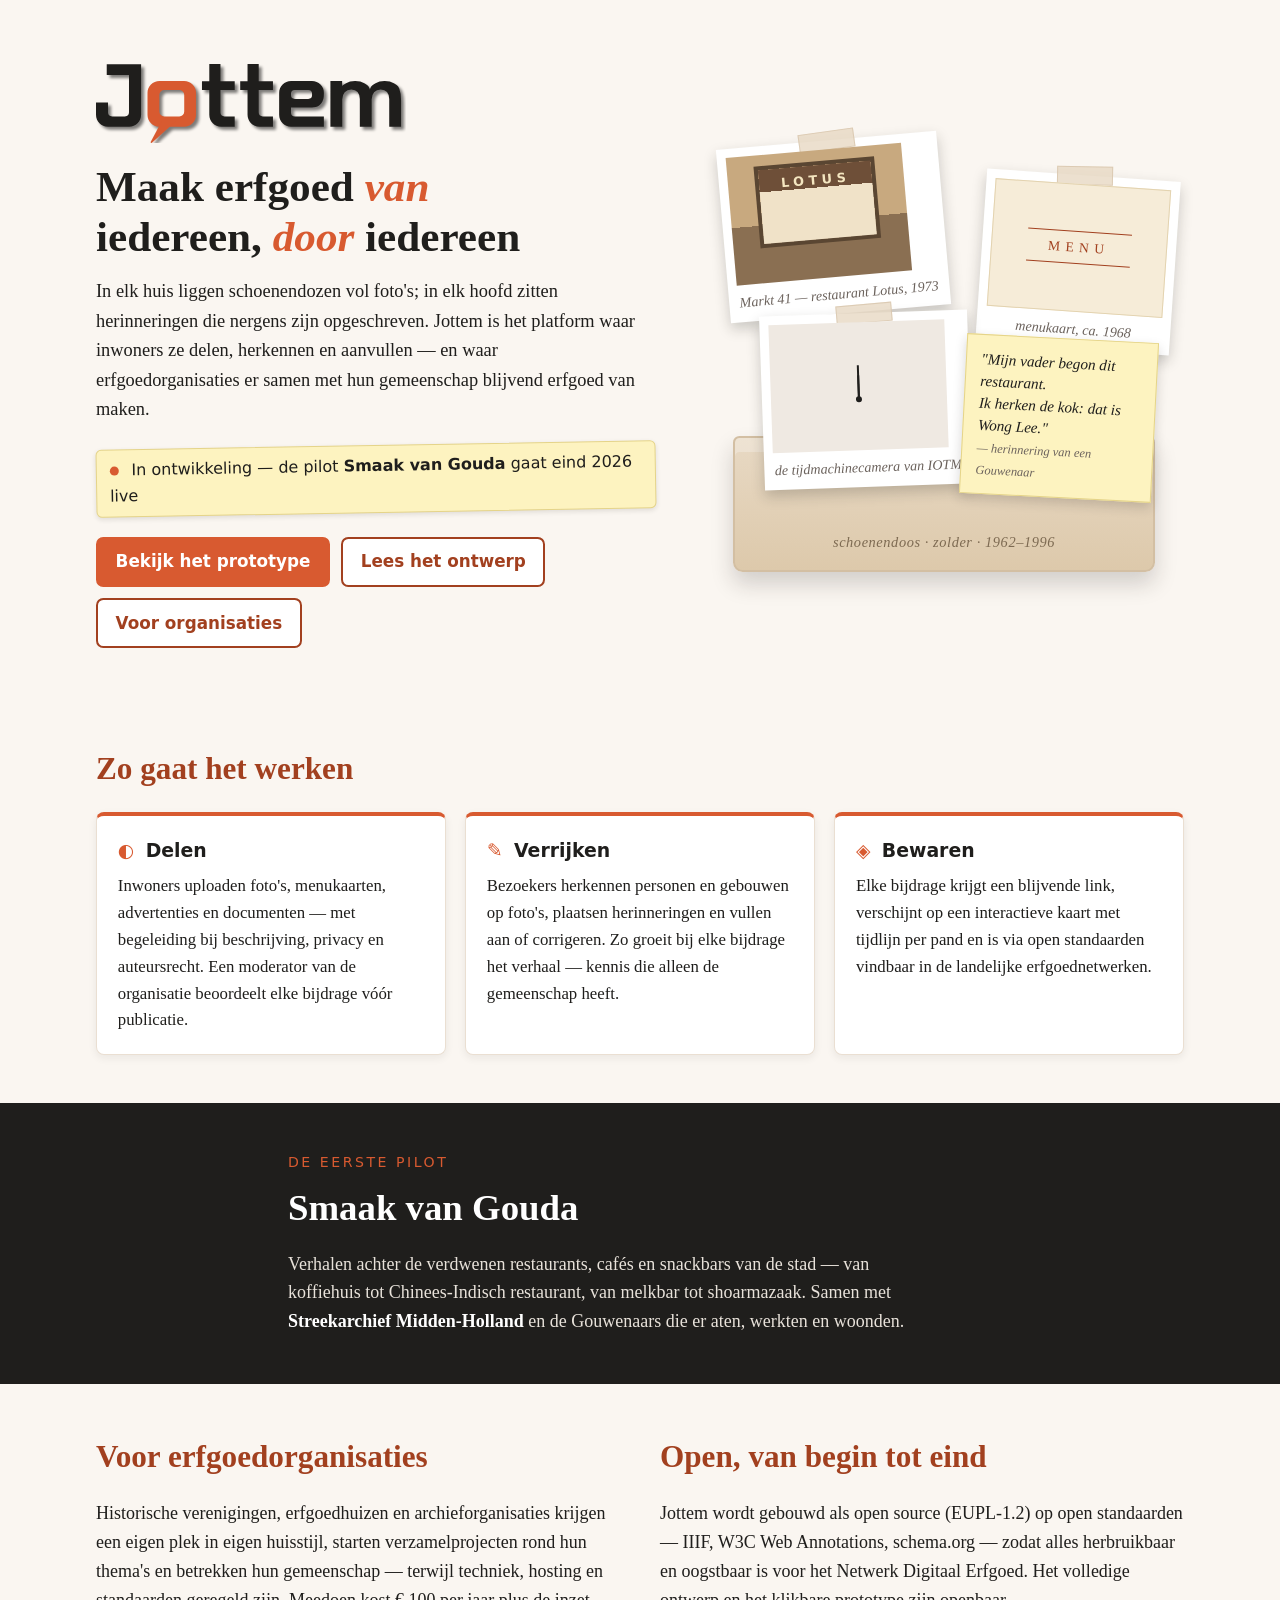
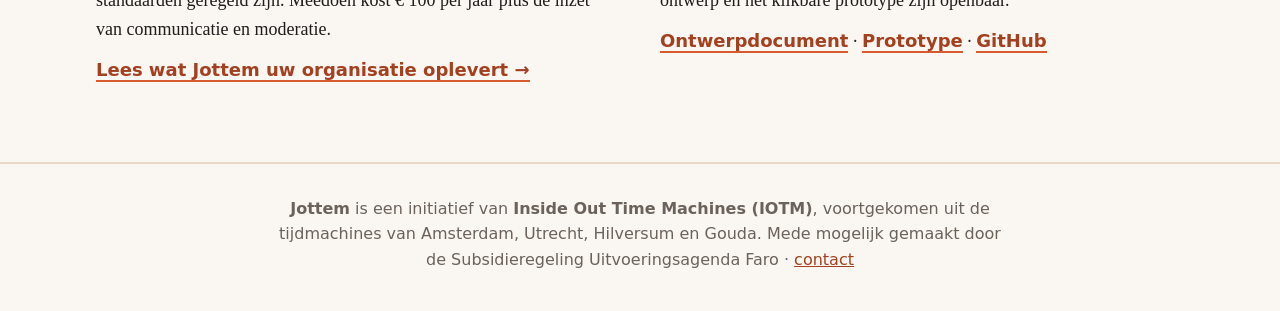
==== index.html @ 34e9095f "Nieuwe Jottem-homepage - Jottem-woordmerk in plaats van het iotm-logo; palet afgeleid van het   woor" ====
<!DOCTYPE html>
<html lang="nl">
<head>
    <meta charset="utf-8">
    <meta name="viewport" content="width=device-width, initial-scale=1">
    <title>Jottem</title>
    <meta name="description" content="Jottem is het participatieve erfgoedplatform van Inside Out Time Machines (IOTM): inwoners delen foto's, documenten en herinneringen binnen projecten van erfgoedorganisaties — te beginnen met de pilot Smaak van Gouda. In ontwikkeling, live eind 2026.">
    <link rel="stylesheet" href="assets/styles.css">
    <link rel="apple-touch-icon" sizes="180x180" href="assets/apple-touch-icon.png">
    <link rel="icon" type="image/png" sizes="32x32" href="assets/favicon-32x32.png">
    <link rel="icon" type="image/png" sizes="16x16" href="assets/favicon-16x16.png">
    <link rel="manifest" href="site.webmanifest">
</head>
<body>

<header class="hero">
    <div class="hero-tekst">
        <img class="woordmerk" src="assets/jottem-woordmerk.svg" alt="Jottem">
        <p class="tagline">Maak erfgoed <em>van</em> iedereen, <em>door</em> iedereen</p>
        <p class="intro">In elk huis liggen schoenendozen vol foto's; in elk hoofd zitten
        herinneringen die nergens zijn opgeschreven. Jottem is het platform waar inwoners ze
        delen, herkennen en aanvullen — en waar erfgoedorganisaties er samen met hun
        gemeenschap blijvend erfgoed van maken.</p>
        <p class="status"><span class="status-stip" aria-hidden="true"></span>
        In ontwikkeling — de pilot <strong>Smaak van Gouda</strong> gaat eind 2026 live</p>
        <nav class="knoppen" aria-label="Verder lezen">
            <a class="knop primair" href="https://prototype.iotm.nl/">Bekijk het prototype</a>
            <a class="knop" href="https://design.iotm.nl/">Lees het ontwerp</a>
            <a class="knop" href="https://design.iotm.nl/jottem-voor-organisaties.html">Voor organisaties</a>
        </nav>
    </div>

    <div class="doos" aria-hidden="true">
        <div class="polaroid p1">
            <div class="foto gevel"></div>
            <p class="label">Markt 41 — restaurant Lotus, 1973</p>
        </div>
        <div class="polaroid p2">
            <div class="foto menukaart"><span>MENU</span></div>
            <p class="label">menukaart, ca. 1968</p>
        </div>
        <div class="polaroid p3">
            <div class="foto"><img src="assets/camera.svg" alt=""><span class="klok"><span class="wijzer w1"></span><span class="wijzer w2"></span></span></div>
            <p class="label">de tijdmachine­camera van IOTM</p>
        </div>
        <div class="memo">"Mijn vader begon dit restaurant.<br>Ik herken de kok: dat is Wong Lee."<br><span>— herinnering van een Gouwenaar</span></div>
        <div class="karton"><span>schoenendoos · zolder · 1962–1996</span></div>
    </div>
</header>

<main>
    <section class="band">
        <h2>Zo gaat het werken</h2>
        <div class="kaarten">
            <article class="kaart">
                <h3><span class="nr" aria-hidden="true">◐</span> Delen</h3>
                <p>Inwoners uploaden foto's, menukaarten, advertenties en documenten — met
                begeleiding bij beschrijving, privacy en auteursrecht. Een moderator van de
                organisatie beoordeelt elke bijdrage vóór publicatie.</p>
            </article>
            <article class="kaart">
                <h3><span class="nr" aria-hidden="true">✎</span> Verrijken</h3>
                <p>Bezoekers herkennen personen en gebouwen op foto's, plaatsen herinneringen
                en vullen aan of corrigeren. Zo groeit bij elke bijdrage het verhaal —
                kennis die alleen de gemeenschap heeft.</p>
            </article>
            <article class="kaart">
                <h3><span class="nr" aria-hidden="true">◈</span> Bewaren</h3>
                <p>Elke bijdrage krijgt een blijvende link, verschijnt op een interactieve
                kaart met tijdlijn per pand en is via open standaarden vindbaar in de
                landelijke erfgoednetwerken.</p>
            </article>
        </div>
    </section>

    <section class="band pilot">
        <div class="pilot-inhoud">
            <p class="eyebrow">De eerste pilot</p>
            <h2>Smaak van Gouda</h2>
            <p>Verhalen achter de verdwenen restaurants, cafés en snackbars van de stad —
            van koffiehuis tot Chinees-Indisch restaurant, van melkbar tot shoarmazaak.
            Samen met <strong>Streekarchief Midden-Holland</strong> en de Gouwenaars die er
            aten, werkten en woonden.</p>
        </div>
    </section>

    <section class="band">
        <div class="twee-kolommen">
            <div>
                <h2>Voor erfgoedorganisaties</h2>
                <p>Historische verenigingen, erfgoedhuizen en archieforganisaties krijgen een
                eigen plek in eigen huisstijl, starten verzamelprojecten rond hun thema's en
                betrekken hun gemeenschap — terwijl techniek, hosting en standaarden geregeld
                zijn. Meedoen kost € 100 per jaar plus de inzet van communicatie en moderatie.</p>
                <p><a class="tekstlink" href="https://design.iotm.nl/jottem-voor-organisaties.html">Lees wat Jottem uw organisatie oplevert →</a></p>
            </div>
            <div>
                <h2>Open, van begin tot eind</h2>
                <p>Jottem wordt gebouwd als open source (EUPL-1.2) op open standaarden —
                IIIF, W3C Web Annotations, schema.org — zodat alles herbruikbaar en
                oogstbaar is voor het Netwerk Digitaal Erfgoed. Het volledige ontwerp en
                het klikbare prototype zijn openbaar.</p>
                <p><a class="tekstlink" href="https://design.iotm.nl/">Ontwerpdocument</a> ·
                   <a class="tekstlink" href="https://prototype.iotm.nl/">Prototype</a> ·
                   <a class="tekstlink" href="https://github.com/inside-out-time-machines">GitHub</a></p>
            </div>
        </div>
    </section>
</main>

<footer>
    <p><strong>Jottem</strong> is een initiatief van <strong>Inside Out Time Machines (IOTM)</strong>,
    voortgekomen uit de tijdmachines van Amsterdam, Utrecht, Hilversum en Gouda. Mede mogelijk gemaakt door de Subsidieregeling Uitvoeringsagenda Faro ·
    <a href="mailto:info@iotm.nl">contact</a></p>
</footer>

</body>
</html>
---- assets/styles.css ----
/* Jottem homepage — palet afgeleid van het woordmerk (oranje O #d85a30, inkt #1f1e1c) */
:root {
    --oranje: #d85a30;
    --roest: #a2401f;
    --inkt: #1f1e1c;
    --grijs: #6b625c;
    --papier: #faf6f1;
    --karton: #e8d9c4;
    --kartonrand: #d3bfa3;
    --wit: #ffffff;
    --geel: #fdf3c0;
    --serif: Georgia, 'Times New Roman', serif;
    --sans: 'Segoe UI', system-ui, Helvetica, Arial, sans-serif;
}

* { box-sizing: border-box; margin: 0; padding: 0; }

body {
    font-family: var(--serif);
    color: var(--inkt);
    background: var(--papier);
    line-height: 1.6;
    font-size: 1.125rem; /* 18px basis */
}

/* ---------- hero ---------- */
.hero {
    display: flex;
    flex-wrap: wrap;
    align-items: center;
    gap: 3rem;
    max-width: 72rem;
    margin: 0 auto;
    padding: 4rem 2rem 3rem;
}
.hero-tekst { flex: 1 1 24rem; max-width: 36rem; }
.woordmerk { width: min(310px, 70%); height: auto; display: block; margin-bottom: 1.2rem; }
.tagline {
    font-family: var(--serif);
    font-size: clamp(1.9rem, 4vw, 2.7rem);
    line-height: 1.15;
    font-weight: 700;
    text-wrap: balance;
    margin-bottom: 1rem;
}
.tagline em { color: var(--oranje); font-style: italic; }
.intro { font-size: 1.15rem; max-width: 34rem; margin-bottom: 1.3rem; }
.status {
    display: inline-block;
    font-family: var(--sans);
    font-size: 1rem;
    background: var(--geel);
    border: 1px solid #e5d489;
    padding: .45rem .9rem .45rem .8rem;
    border-radius: .35rem;
    transform: rotate(-1deg);
    box-shadow: 0 2px 5px rgba(31,30,28,.12);
    margin-bottom: 1.5rem;
}
.status-stip {
    display: inline-block; width: .6em; height: .6em; border-radius: 50%;
    background: var(--oranje); margin-right: .45em;
    animation: pols 2.4s ease-in-out infinite;
}
@keyframes pols { 0%,100% { opacity: 1; } 50% { opacity: .35; } }
.knoppen { display: flex; flex-wrap: wrap; gap: .7rem; }
.knop {
    font-family: var(--sans);
    font-weight: 600;
    font-size: 1.05rem;
    text-decoration: none;
    color: var(--roest);
    background: var(--wit);
    border: 2px solid var(--roest);
    border-radius: .45rem;
    padding: .6rem 1.1rem;
    transition: transform .15s ease, box-shadow .15s ease;
}
.knop:hover, .knop:focus-visible { transform: translateY(-2px); box-shadow: 0 4px 10px rgba(162,64,31,.25); }
.knop:focus-visible { outline: 3px solid var(--oranje); outline-offset: 2px; }
.knop.primair { background: var(--oranje); border-color: var(--oranje); color: var(--wit); }

/* ---------- de schoenendoos ---------- */
.doos {
    position: relative;
    flex: 1 1 20rem;
    min-height: 27rem;
    max-width: 30rem;
    margin: 0 auto;
}
.karton {
    position: absolute;
    bottom: 0; left: 6%;
    width: 88%; height: 8.5rem;
    background: linear-gradient(180deg, var(--karton), #ddc9ab);
    border: 2px solid var(--kartonrand);
    border-radius: .4rem .4rem .6rem .6rem;
    box-shadow: 0 12px 22px rgba(31,30,28,.18), inset 0 14px 0 rgba(255,255,255,.25);
}
.karton span {
    position: absolute; bottom: 1rem; left: 0; right: 0;
    text-align: center;
    font-family: var(--serif); font-style: italic;
    color: #7d6a52; font-size: .9rem; letter-spacing: .04em;
}
.polaroid {
    position: absolute;
    background: var(--wit);
    padding: .55rem .55rem 0;
    box-shadow: 0 6px 14px rgba(31,30,28,.22);
    transition: transform .2s ease;
}
.polaroid:hover { transform: scale(1.04) rotate(0deg) !important; z-index: 9; }
.polaroid .foto {
    width: 11rem; height: 8rem;
    position: relative; overflow: hidden;
    display: flex; align-items: center; justify-content: center;
}
.polaroid .label {
    font-family: var(--serif); font-style: italic;
    font-size: .88rem; color: var(--grijs);
    padding: .4rem .1rem .5rem; text-align: center;
}
.polaroid::before { /* plakband */
    content: "";
    position: absolute; top: -.55rem; left: 50%;
    width: 3.4rem; height: 1.05rem;
    margin-left: -1.7rem;
    background: rgba(232,217,196,.8);
    border: 1px solid rgba(211,191,163,.6);
    transform: rotate(-3deg);
}
.p1 { top: 0; left: 4%; transform: rotate(-5deg); z-index: 3; }
.p2 { top: 2.2rem; right: 2%; transform: rotate(4deg); z-index: 2; }
.p3 { top: 10.8rem; left: 12%; transform: rotate(-2deg); z-index: 4; }
.foto.gevel {
    background:
        linear-gradient(180deg, #c8a97f 0 55%, #8a6f52 55% 100%);
}
.foto.gevel::before {
    content: ""; position: absolute; inset: 12% 18% 30% 18%;
    background: linear-gradient(180deg, #6e4f38 0 30%, #f0e2c8 30% 100%);
    box-shadow: 0 0 0 4px #5a4632;
}
.foto.gevel::after {
    content: "LOTUS"; position: absolute; top: 16%; left: 0; right: 0;
    text-align: center; font-family: var(--sans); font-weight: 700;
    letter-spacing: .35em; color: #f4e6c0; font-size: .8rem;
}
.foto.menukaart { background: #f6ecd8; border: 1px solid #e3d3b0; }
.foto.menukaart span {
    font-family: var(--serif); letter-spacing: .4em; font-size: .85rem;
    color: var(--roest); border-top: 1px solid var(--roest); border-bottom: 1px solid var(--roest);
    padding: .3rem 0; width: 60%; text-align: center;
}
.p3 .foto { background: #efe9e2; }
.p3 .foto img { width: 92%; height: auto; }
.klok { /* vast middelpunt op de wijzerplaat; wijzers scharnieren hier omheen */
    position: absolute; left: 50%; top: 60%;
    width: 0; height: 0;
}
.klok::after { /* asje */
    content: ""; position: absolute; left: -3px; top: -3px;
    width: 6px; height: 6px; border-radius: 50%; background: var(--inkt);
}
.wijzer {
    position: absolute; left: -1px; bottom: 0;
    width: 2px; background: var(--inkt);
    transform-origin: 50% 100%;
}
.w1 { height: 1.5rem; animation: terugdraai 24s linear infinite; }
.w2 { height: 2.1rem; animation: terugdraai 4s linear infinite; }
/* de tijdmachine draait de tijd TERUG */
@keyframes terugdraai { to { transform: rotate(-360deg); } }
.memo {
    position: absolute;
    right: 6%; top: 12.4rem;
    width: 12rem;
    background: var(--geel);
    border: 1px solid #e5d489;
    padding: .8rem .9rem;
    font-family: var(--serif); font-style: italic;
    font-size: .95rem; line-height: 1.45;
    transform: rotate(3deg);
    box-shadow: 0 5px 12px rgba(31,30,28,.18);
    z-index: 5;
}
.memo span { color: var(--grijs); font-size: .78rem; }

/* ---------- banden ---------- */
.band { max-width: 72rem; margin: 0 auto; padding: 3rem 2rem; }
.band h2 {
    font-family: var(--serif);
    font-size: 1.95rem;
    color: var(--roest);
    margin-bottom: 1.1rem;
    text-wrap: balance;
}
.kaarten { display: grid; grid-template-columns: repeat(auto-fit, minmax(16rem, 1fr)); gap: 1.2rem; }
.kaart {
    background: var(--wit);
    border: 1px solid #eadfd2;
    border-top: 4px solid var(--oranje);
    border-radius: .5rem;
    padding: 1.2rem 1.3rem;
    box-shadow: 0 3px 8px rgba(31,30,28,.07);
}
.kaart h3 { font-family: var(--sans); font-size: 1.18rem; margin-bottom: .5rem; }
.kaart .nr { color: var(--oranje); margin-right: .3rem; }
.kaart p { font-size: 1.05rem; }

.pilot {
    max-width: none;
    background: var(--inkt);
    color: var(--papier);
}
.pilot-inhoud { max-width: 72rem; margin: 0 auto; padding: 0; max-width: 44rem; }
.pilot .eyebrow {
    font-family: var(--sans); text-transform: uppercase;
    letter-spacing: .18em; font-size: .88rem; color: var(--oranje);
    margin-bottom: .4rem;
}
.pilot h2 { color: var(--wit); font-size: 2.3rem; margin-bottom: .7rem; }
.pilot p { color: #e8e2da; max-width: 40rem; }
.pilot strong { color: var(--wit); }

.twee-kolommen { display: grid; grid-template-columns: repeat(auto-fit, minmax(19rem, 1fr)); gap: 2.5rem; }
.twee-kolommen p { margin-bottom: .8rem; max-width: 34rem; }
.tekstlink { color: var(--roest); font-family: var(--sans); font-weight: 600; text-decoration: none; border-bottom: 2px solid var(--oranje); }
.tekstlink:hover, .tekstlink:focus-visible { color: var(--oranje); }
.tekstlink:focus-visible { outline: 3px solid var(--oranje); outline-offset: 2px; }

footer {
    border-top: 2px solid var(--karton);
    margin-top: 1rem;
    padding: 2rem;
    text-align: center;
    font-family: var(--sans);
    font-size: 1rem;
    color: var(--grijs);
}
footer p { max-width: 46rem; margin: 0 auto .4rem; }
footer a { color: var(--roest); }

@media (max-width: 700px) {
    .hero { padding: 2.5rem 1.3rem 2rem; gap: 2.2rem; }
    .doos { min-height: 25rem; }
    .band { padding: 2.2rem 1.3rem; }
}
@media (prefers-reduced-motion: reduce) {
    .status-stip, .w1, .w2 { animation: none; }
    .knop, .polaroid { transition: none; }
}
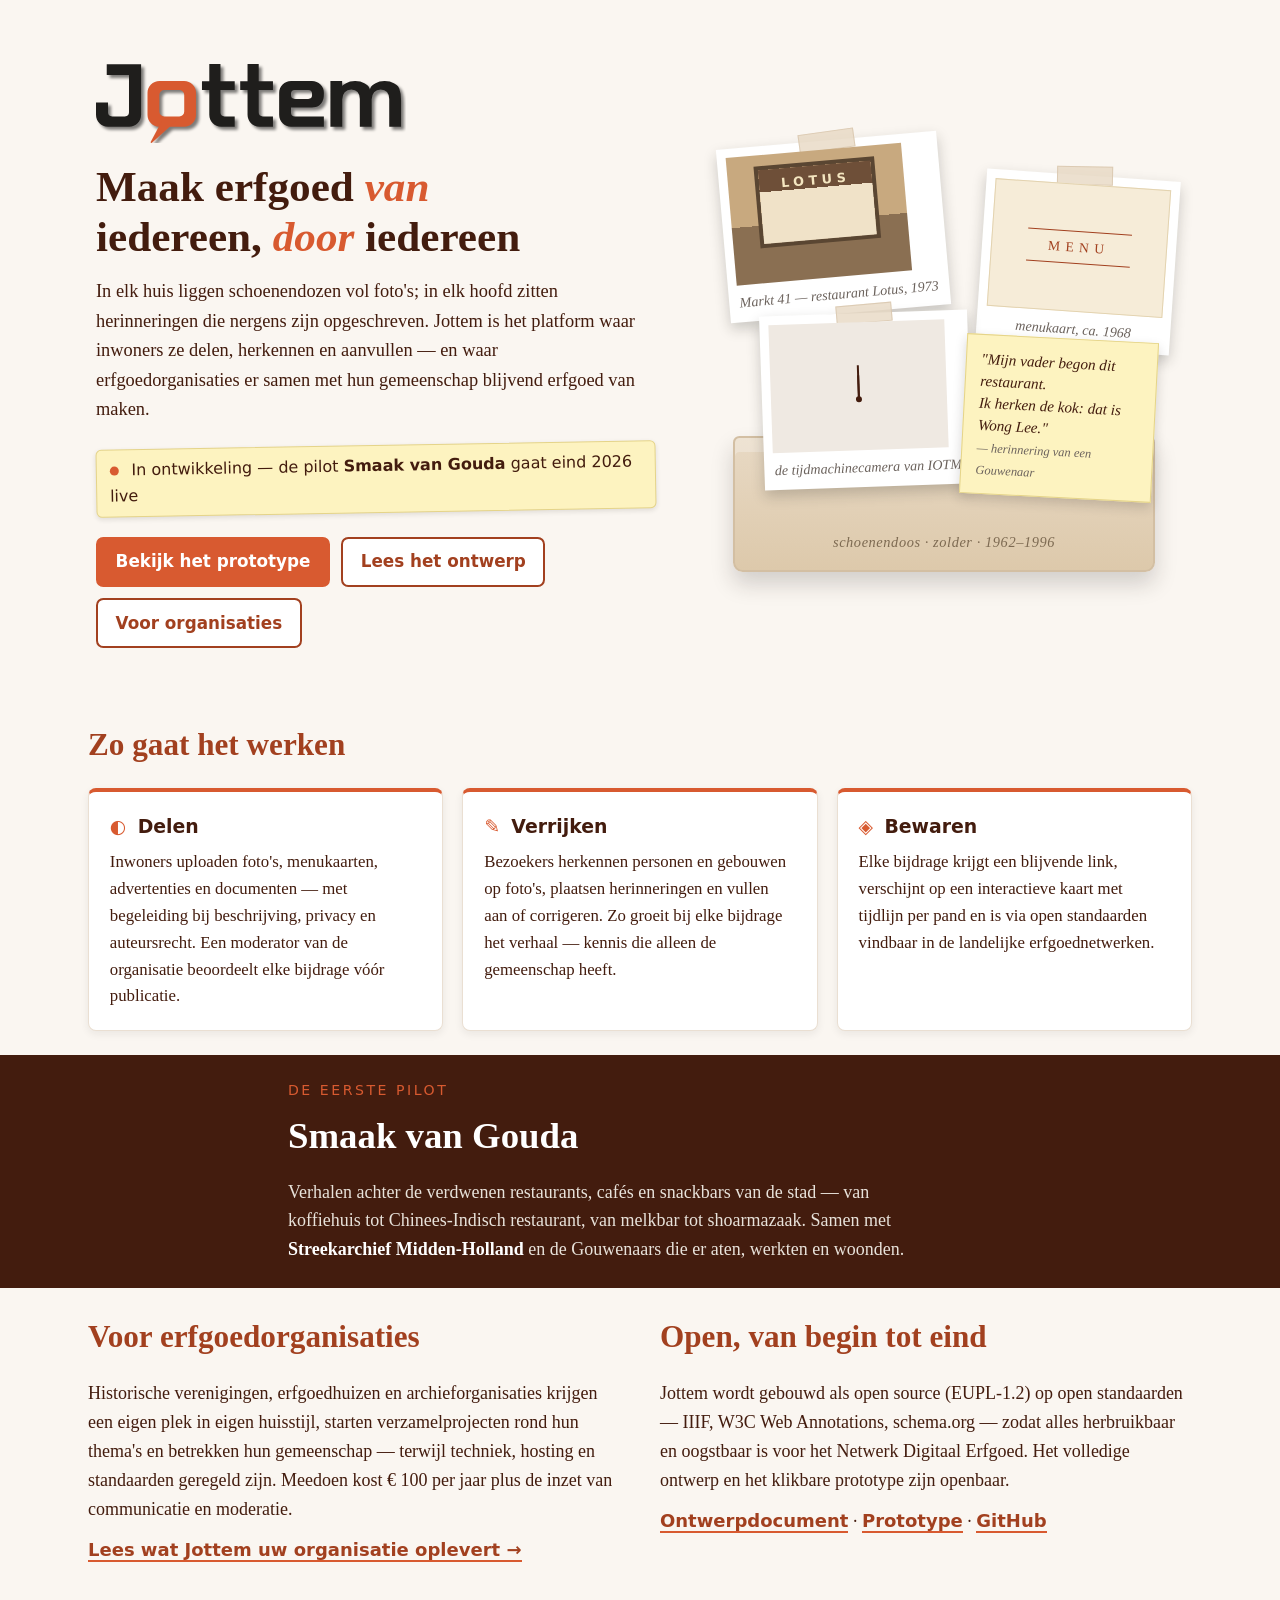
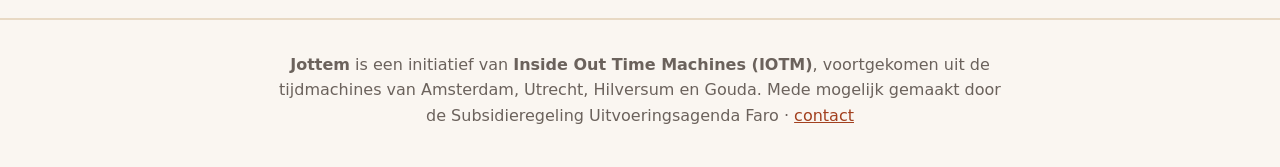
==== commit 928428a4: "Salespitch voor organisaties op www.iotm.nl in site-opmaak Pagina verhuisd vanuit de design-repo en " ====
--- a/index.html
+++ b/index.html
@@ -26,7 +26,7 @@
         <nav class="knoppen" aria-label="Verder lezen">
             <a class="knop primair" href="https://prototype.iotm.nl/">Bekijk het prototype</a>
             <a class="knop" href="https://design.iotm.nl/">Lees het ontwerp</a>
-            <a class="knop" href="https://design.iotm.nl/jottem-voor-organisaties.html">Voor organisaties</a>
+            <a class="knop" href="jottem-voor-organisaties.html">Voor organisaties</a>
         </nav>
     </div>
 
@@ -92,7 +92,7 @@
                 eigen plek in eigen huisstijl, starten verzamelprojecten rond hun thema's en
                 betrekken hun gemeenschap — terwijl techniek, hosting en standaarden geregeld
                 zijn. Meedoen kost € 100 per jaar plus de inzet van communicatie en moderatie.</p>
-                <p><a class="tekstlink" href="https://design.iotm.nl/jottem-voor-organisaties.html">Lees wat Jottem uw organisatie oplevert →</a></p>
+                <p><a class="tekstlink" href="jottem-voor-organisaties.html">Lees wat Jottem uw organisatie oplevert →</a></p>
             </div>
             <div>
                 <h2>Open, van begin tot eind</h2>
--- a/assets/styles.css
+++ b/assets/styles.css
@@ -2,7 +2,7 @@
 :root {
     --oranje: #d85a30;
     --roest: #a2401f;
-    --inkt: #1f1e1c;
+    --inkt: hsl(15, 65%, 16%);
     --grijs: #6b625c;
     --papier: #faf6f1;
     --karton: #e8d9c4;
@@ -188,7 +188,7 @@
 .memo span { color: var(--grijs); font-size: .78rem; }
 
 /* ---------- banden ---------- */
-.band { max-width: 72rem; margin: 0 auto; padding: 3rem 2rem; }
+.band { max-width: 72rem; margin: 0 auto; padding: 1.5rem; }
 .band h2 {
     font-family: var(--serif);
     font-size: 1.95rem;
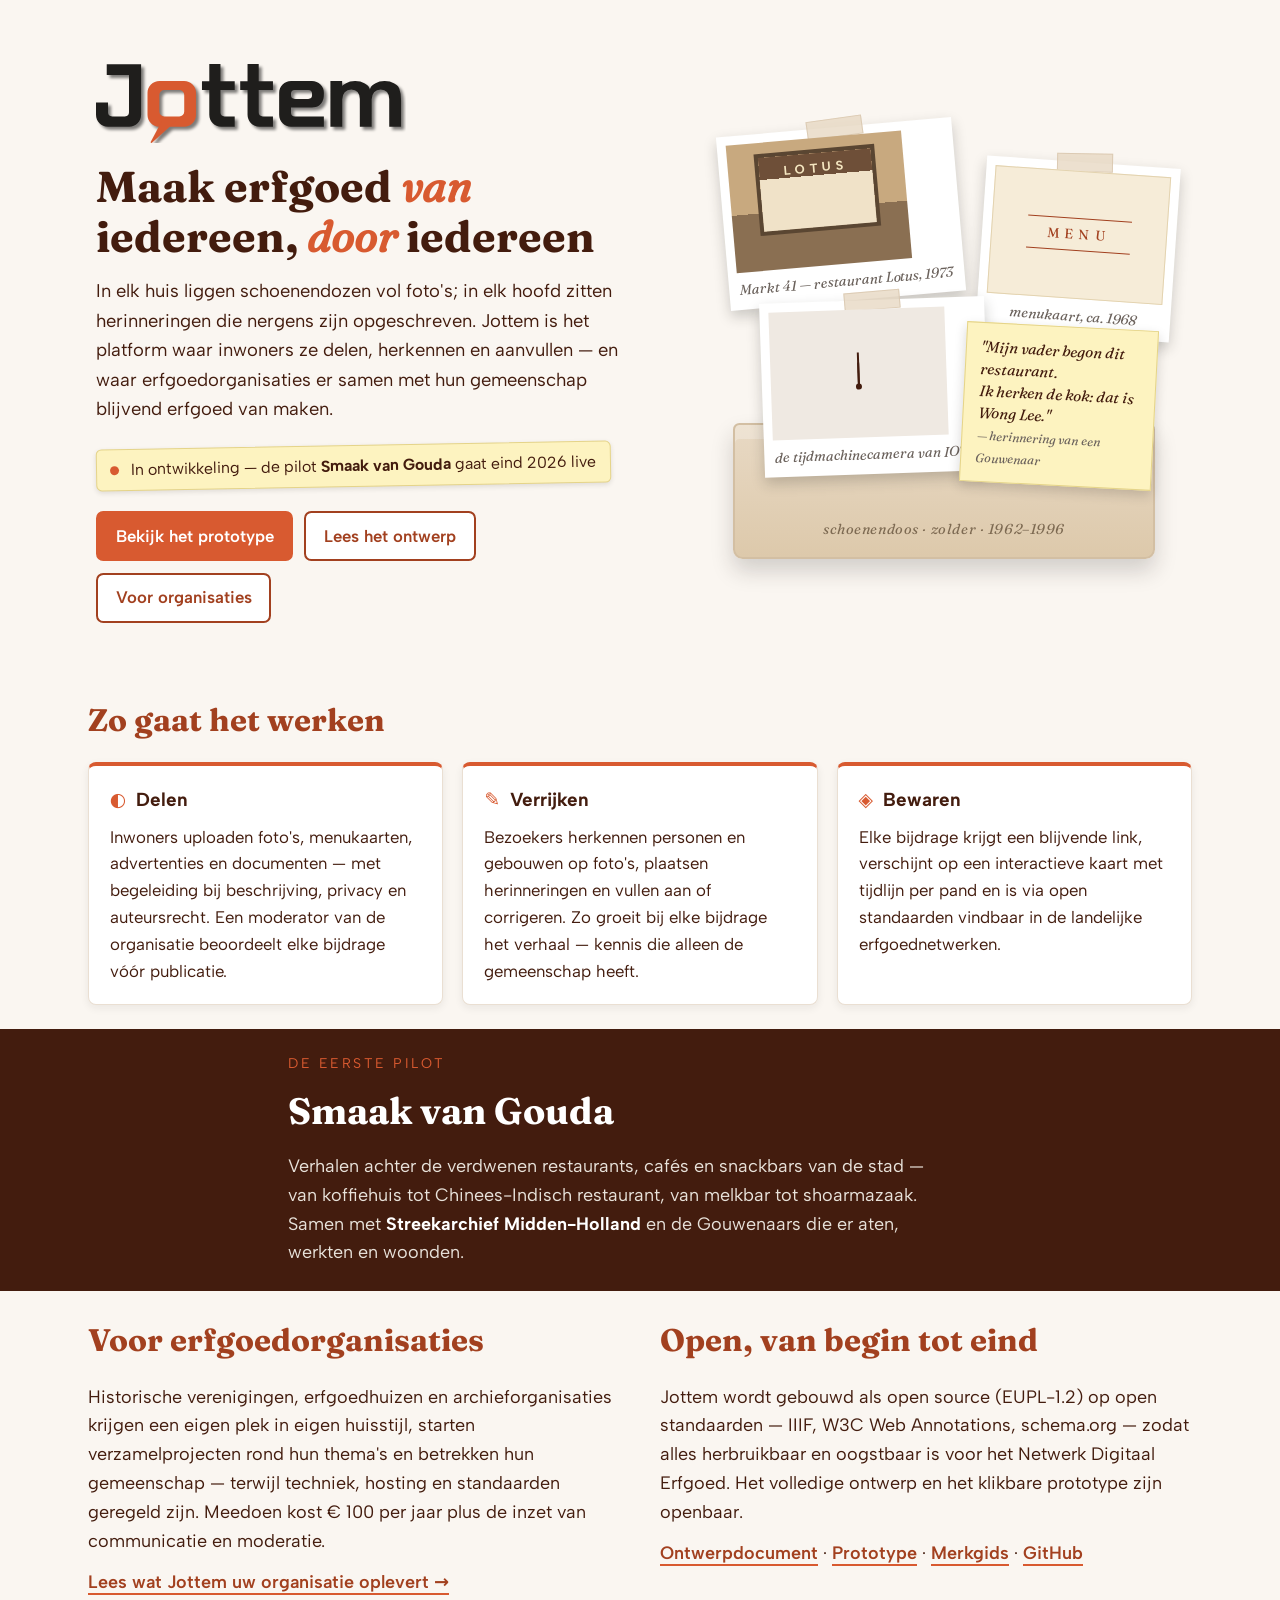
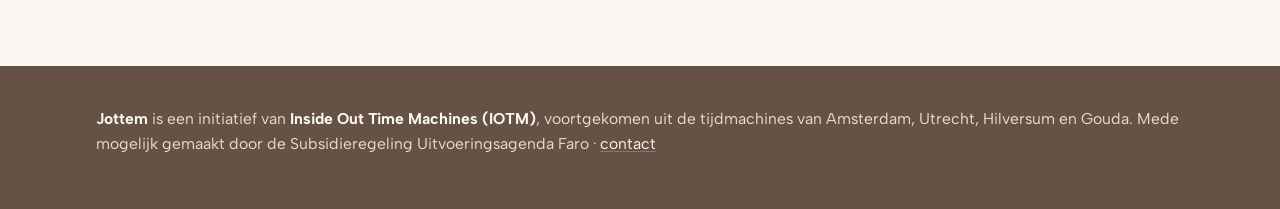
==== commit b31c8c08: "Huisstijlfonts Fraunces/Albert Sans lokaal, footer op --onderkant en link naar de merkgids" ====
--- a/index.html
+++ b/index.html
@@ -102,6 +102,7 @@
                 het klikbare prototype zijn openbaar.</p>
                 <p><a class="tekstlink" href="https://design.iotm.nl/">Ontwerpdocument</a> ·
                    <a class="tekstlink" href="https://prototype.iotm.nl/">Prototype</a> ·
+                   <a class="tekstlink" href="https://brand.iotm.nl/">Merkgids</a> ·
                    <a class="tekstlink" href="https://github.com/inside-out-time-machines">GitHub</a></p>
             </div>
         </div>
--- a/assets/styles.css
+++ b/assets/styles.css
@@ -1,4 +1,22 @@
-/* Jottem homepage — palet afgeleid van het woordmerk (oranje O #d85a30, inkt #1f1e1c) */
+/* Jottem homepage — palet afgeleid van het woordmerk (oranje O #d85a30, inkt #1f1e1c)
+   Huisstijl: zie https://brand.iotm.nl/ — fonts altijd lokaal, nooit via CDN */
+@font-face { font-family: 'Fraunces'; font-style: normal; font-weight: 400; font-display: swap;
+    src: url('fonts/fraunces-v38-latin-regular.woff2') format('woff2'); }
+@font-face { font-family: 'Fraunces'; font-style: italic; font-weight: 400; font-display: swap;
+    src: url('fonts/fraunces-v38-latin-italic.woff2') format('woff2'); }
+@font-face { font-family: 'Fraunces'; font-style: normal; font-weight: 600; font-display: swap;
+    src: url('fonts/fraunces-v38-latin-600.woff2') format('woff2'); }
+@font-face { font-family: 'Fraunces'; font-style: normal; font-weight: 700; font-display: swap;
+    src: url('fonts/fraunces-v38-latin-700.woff2') format('woff2'); }
+@font-face { font-family: 'Albert Sans'; font-style: normal; font-weight: 400; font-display: swap;
+    src: url('fonts/albert-sans-v4-latin-regular.woff2') format('woff2'); }
+@font-face { font-family: 'Albert Sans'; font-style: normal; font-weight: 500; font-display: swap;
+    src: url('fonts/albert-sans-v4-latin-500.woff2') format('woff2'); }
+@font-face { font-family: 'Albert Sans'; font-style: normal; font-weight: 600; font-display: swap;
+    src: url('fonts/albert-sans-v4-latin-600.woff2') format('woff2'); }
+@font-face { font-family: 'Albert Sans'; font-style: normal; font-weight: 700; font-display: swap;
+    src: url('fonts/albert-sans-v4-latin-700.woff2') format('woff2'); }
+
 :root {
     --oranje: #d85a30;
     --roest: #a2401f;
@@ -9,14 +27,15 @@
     --kartonrand: #d3bfa3;
     --wit: #ffffff;
     --geel: #fdf3c0;
-    --serif: Georgia, 'Times New Roman', serif;
-    --sans: 'Segoe UI', system-ui, Helvetica, Arial, sans-serif;
+    --onderkant: #665245; /* footer (merkgids) */
+    --serif: 'Fraunces', Georgia, 'Times New Roman', serif;          /* koppen, citaten, labels */
+    --sans: 'Albert Sans', 'Segoe UI', system-ui, Helvetica, Arial, sans-serif; /* lopende tekst en UI */
 }
 
 * { box-sizing: border-box; margin: 0; padding: 0; }
 
 body {
-    font-family: var(--serif);
+    font-family: var(--sans);
     color: var(--inkt);
     background: var(--papier);
     line-height: 1.6;
@@ -230,17 +249,19 @@
 .tekstlink:hover, .tekstlink:focus-visible { color: var(--oranje); }
 .tekstlink:focus-visible { outline: 3px solid var(--oranje); outline-offset: 2px; }
 
+/* footer conform de merkgids (brand.iotm.nl): inkt-vlak, papierwitte accenten */
 footer {
-    border-top: 2px solid var(--karton);
-    margin-top: 1rem;
-    padding: 2rem;
-    text-align: center;
-    font-family: var(--sans);
-    font-size: 1rem;
-    color: var(--grijs);
-}
-footer p { max-width: 46rem; margin: 0 auto .4rem; }
-footer a { color: var(--roest); }
+    background: var(--onderkant);
+    margin-top: 2rem;
+    padding: 2.5rem 2rem;
+    font-family: var(--sans);
+    font-size: .98rem;
+    color: #e8ddd2;
+}
+footer p { max-width: 68rem; margin: 0 auto .8rem; }
+footer strong { color: var(--papier); }
+footer a { color: var(--papier); text-decoration: underline; text-decoration-color: var(--oranje); text-underline-offset: 2px; }
+footer a:hover { color: var(--oranje); }
 
 @media (max-width: 700px) {
     .hero { padding: 2.5rem 1.3rem 2rem; gap: 2.2rem; }
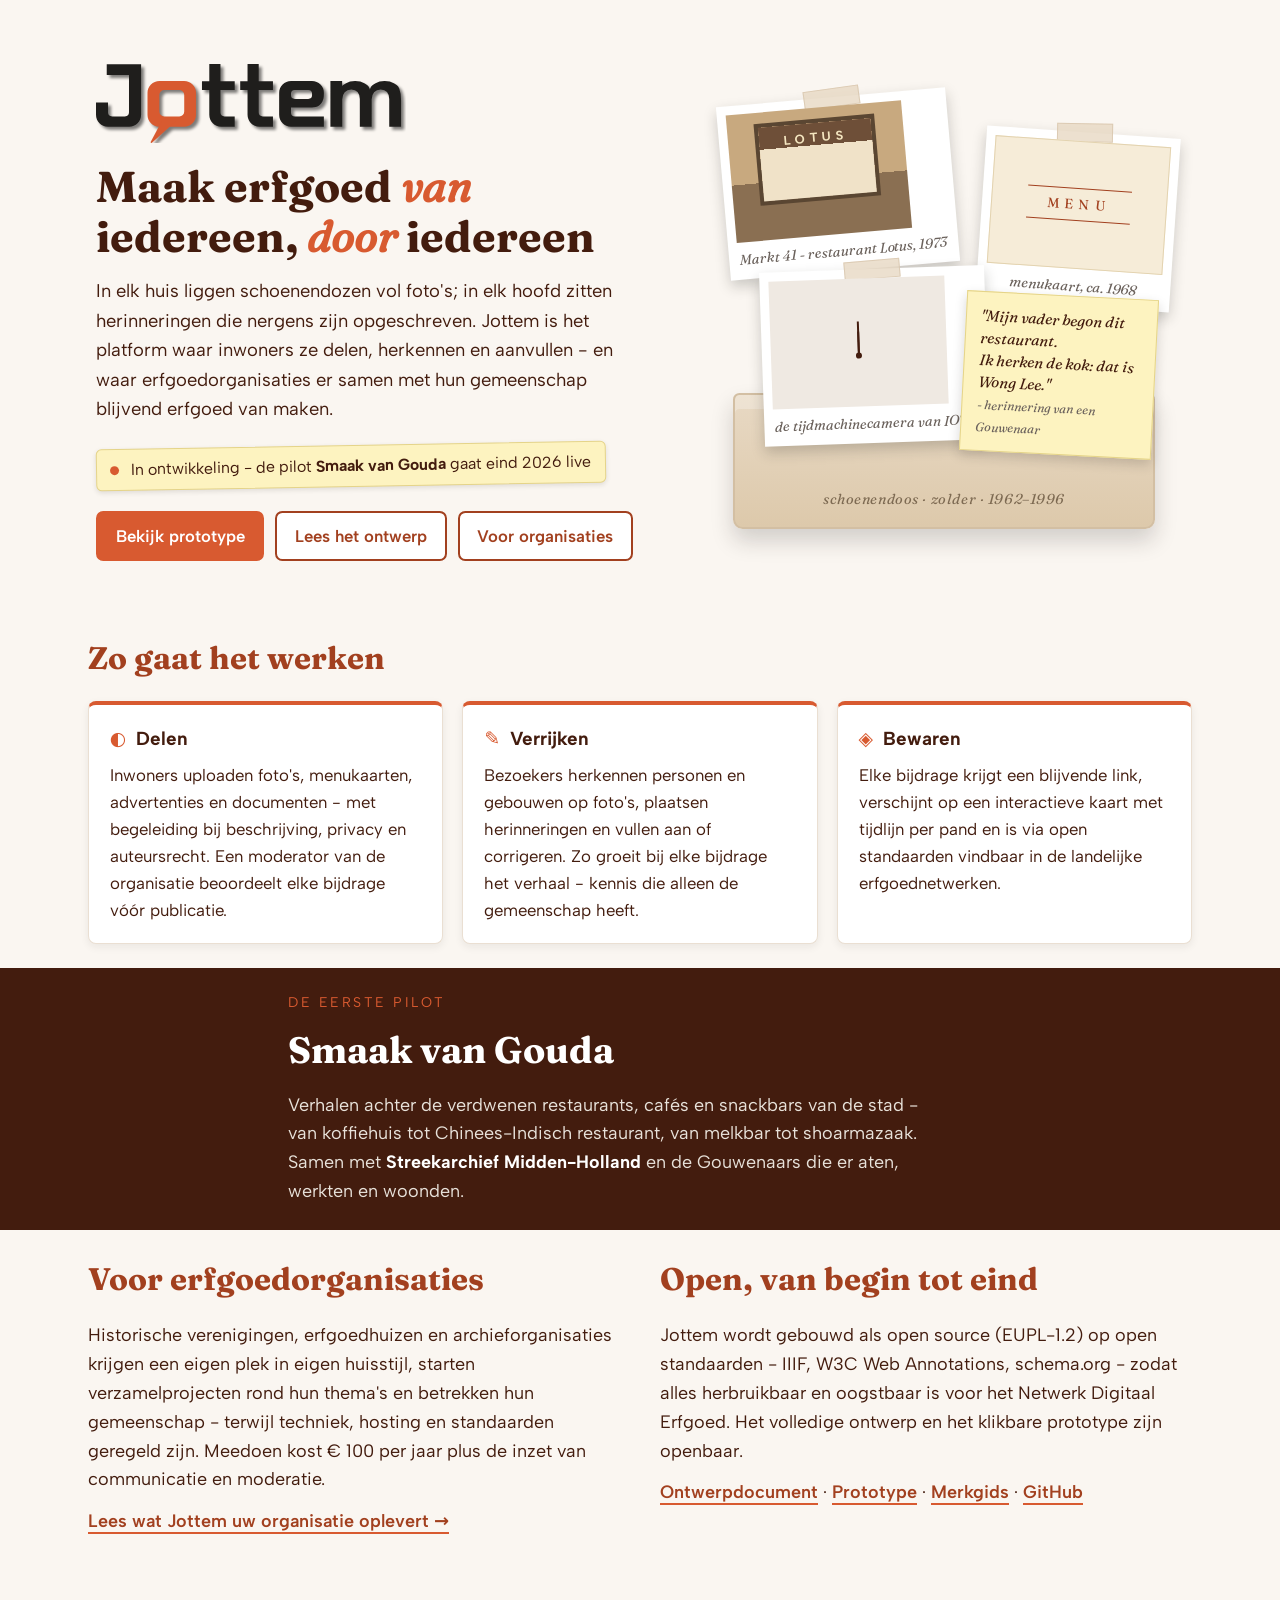
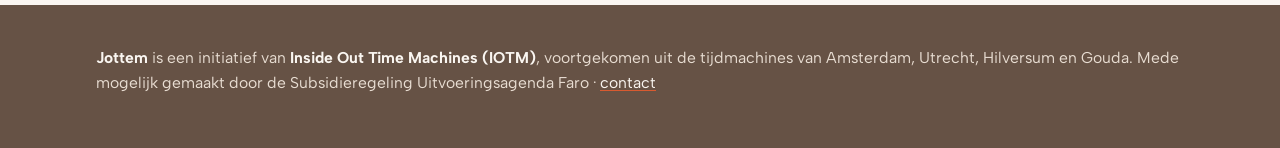
==== commit 15daef09: "Geen emdashes meer in de teksten" ====
--- a/index.html
+++ b/index.html
@@ -4,7 +4,7 @@
     <meta charset="utf-8">
     <meta name="viewport" content="width=device-width, initial-scale=1">
     <title>Jottem</title>
-    <meta name="description" content="Jottem is het participatieve erfgoedplatform van Inside Out Time Machines (IOTM): inwoners delen foto's, documenten en herinneringen binnen projecten van erfgoedorganisaties — te beginnen met de pilot Smaak van Gouda. In ontwikkeling, live eind 2026.">
+    <meta name="description" content="Jottem is het participatieve erfgoedplatform van Inside Out Time Machines (IOTM): inwoners delen foto's, documenten en herinneringen binnen projecten van erfgoedorganisaties - te beginnen met de pilot Smaak van Gouda. In ontwikkeling, live eind 2026.">
     <link rel="stylesheet" href="assets/styles.css">
     <link rel="apple-touch-icon" sizes="180x180" href="assets/apple-touch-icon.png">
     <link rel="icon" type="image/png" sizes="32x32" href="assets/favicon-32x32.png">
@@ -19,12 +19,12 @@
         <p class="tagline">Maak erfgoed <em>van</em> iedereen, <em>door</em> iedereen</p>
         <p class="intro">In elk huis liggen schoenendozen vol foto's; in elk hoofd zitten
         herinneringen die nergens zijn opgeschreven. Jottem is het platform waar inwoners ze
-        delen, herkennen en aanvullen — en waar erfgoedorganisaties er samen met hun
+        delen, herkennen en aanvullen - en waar erfgoedorganisaties er samen met hun
         gemeenschap blijvend erfgoed van maken.</p>
         <p class="status"><span class="status-stip" aria-hidden="true"></span>
-        In ontwikkeling — de pilot <strong>Smaak van Gouda</strong> gaat eind 2026 live</p>
+        In ontwikkeling - de pilot <strong>Smaak van Gouda</strong> gaat eind 2026 live</p>
         <nav class="knoppen" aria-label="Verder lezen">
-            <a class="knop primair" href="https://prototype.iotm.nl/">Bekijk het prototype</a>
+            <a class="knop primair" href="https://prototype.iotm.nl/">Bekijk prototype</a>
             <a class="knop" href="https://design.iotm.nl/">Lees het ontwerp</a>
             <a class="knop" href="jottem-voor-organisaties.html">Voor organisaties</a>
         </nav>
@@ -33,7 +33,7 @@
     <div class="doos" aria-hidden="true">
         <div class="polaroid p1">
             <div class="foto gevel"></div>
-            <p class="label">Markt 41 — restaurant Lotus, 1973</p>
+            <p class="label">Markt 41 - restaurant Lotus, 1973</p>
         </div>
         <div class="polaroid p2">
             <div class="foto menukaart"><span>MENU</span></div>
@@ -43,7 +43,7 @@
             <div class="foto"><img src="assets/camera.svg" alt=""><span class="klok"><span class="wijzer w1"></span><span class="wijzer w2"></span></span></div>
             <p class="label">de tijdmachine­camera van IOTM</p>
         </div>
-        <div class="memo">"Mijn vader begon dit restaurant.<br>Ik herken de kok: dat is Wong Lee."<br><span>— herinnering van een Gouwenaar</span></div>
+        <div class="memo">"Mijn vader begon dit restaurant.<br>Ik herken de kok: dat is Wong Lee."<br><span>- herinnering van een Gouwenaar</span></div>
         <div class="karton"><span>schoenendoos · zolder · 1962–1996</span></div>
     </div>
 </header>
@@ -54,14 +54,14 @@
         <div class="kaarten">
             <article class="kaart">
                 <h3><span class="nr" aria-hidden="true">◐</span> Delen</h3>
-                <p>Inwoners uploaden foto's, menukaarten, advertenties en documenten — met
+                <p>Inwoners uploaden foto's, menukaarten, advertenties en documenten - met
                 begeleiding bij beschrijving, privacy en auteursrecht. Een moderator van de
                 organisatie beoordeelt elke bijdrage vóór publicatie.</p>
             </article>
             <article class="kaart">
                 <h3><span class="nr" aria-hidden="true">✎</span> Verrijken</h3>
                 <p>Bezoekers herkennen personen en gebouwen op foto's, plaatsen herinneringen
-                en vullen aan of corrigeren. Zo groeit bij elke bijdrage het verhaal —
+                en vullen aan of corrigeren. Zo groeit bij elke bijdrage het verhaal -
                 kennis die alleen de gemeenschap heeft.</p>
             </article>
             <article class="kaart">
@@ -77,7 +77,7 @@
         <div class="pilot-inhoud">
             <p class="eyebrow">De eerste pilot</p>
             <h2>Smaak van Gouda</h2>
-            <p>Verhalen achter de verdwenen restaurants, cafés en snackbars van de stad —
+            <p>Verhalen achter de verdwenen restaurants, cafés en snackbars van de stad -
             van koffiehuis tot Chinees-Indisch restaurant, van melkbar tot shoarmazaak.
             Samen met <strong>Streekarchief Midden-Holland</strong> en de Gouwenaars die er
             aten, werkten en woonden.</p>
@@ -90,14 +90,14 @@
                 <h2>Voor erfgoedorganisaties</h2>
                 <p>Historische verenigingen, erfgoedhuizen en archieforganisaties krijgen een
                 eigen plek in eigen huisstijl, starten verzamelprojecten rond hun thema's en
-                betrekken hun gemeenschap — terwijl techniek, hosting en standaarden geregeld
+                betrekken hun gemeenschap - terwijl techniek, hosting en standaarden geregeld
                 zijn. Meedoen kost € 100 per jaar plus de inzet van communicatie en moderatie.</p>
                 <p><a class="tekstlink" href="jottem-voor-organisaties.html">Lees wat Jottem uw organisatie oplevert →</a></p>
             </div>
             <div>
                 <h2>Open, van begin tot eind</h2>
-                <p>Jottem wordt gebouwd als open source (EUPL-1.2) op open standaarden —
-                IIIF, W3C Web Annotations, schema.org — zodat alles herbruikbaar en
+                <p>Jottem wordt gebouwd als open source (EUPL-1.2) op open standaarden -
+                IIIF, W3C Web Annotations, schema.org - zodat alles herbruikbaar en
                 oogstbaar is voor het Netwerk Digitaal Erfgoed. Het volledige ontwerp en
                 het klikbare prototype zijn openbaar.</p>
                 <p><a class="tekstlink" href="https://design.iotm.nl/">Ontwerpdocument</a> ·
--- a/assets/styles.css
+++ b/assets/styles.css
@@ -1,5 +1,5 @@
-/* Jottem homepage — palet afgeleid van het woordmerk (oranje O #d85a30, inkt #1f1e1c)
-   Huisstijl: zie https://brand.iotm.nl/ — fonts altijd lokaal, nooit via CDN */
+/* Jottem homepage - palet afgeleid van het woordmerk (oranje O #d85a30, inkt #1f1e1c)
+   Huisstijl: zie https://brand.iotm.nl/ - fonts altijd lokaal, nooit via CDN */
 @font-face { font-family: 'Fraunces'; font-style: normal; font-weight: 400; font-display: swap;
     src: url('fonts/fraunces-v38-latin-regular.woff2') format('woff2'); }
 @font-face { font-family: 'Fraunces'; font-style: italic; font-weight: 400; font-display: swap;
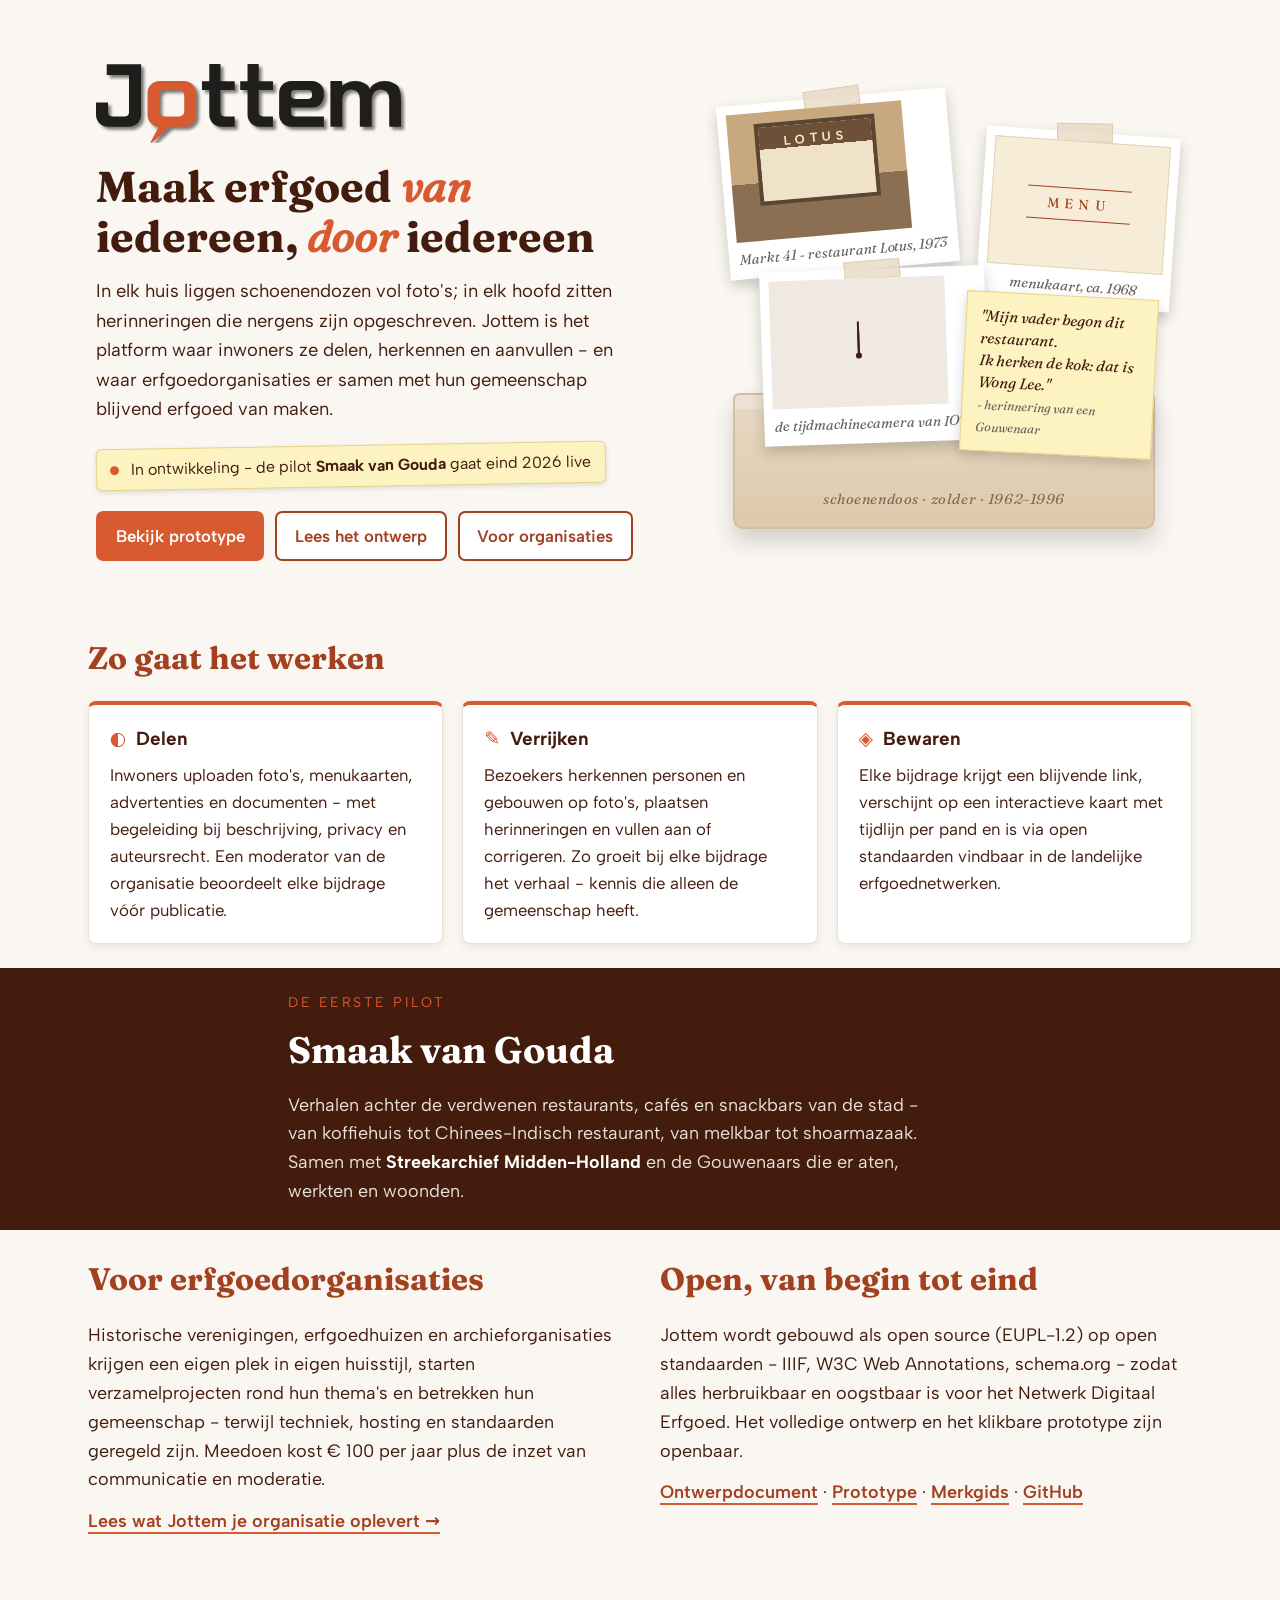
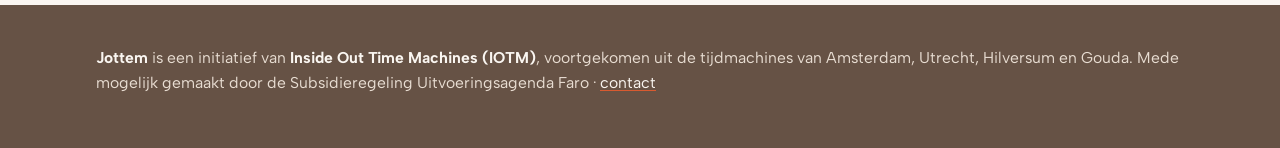
==== commit 7ed29ced: "Tutoyeren in de teksten, conform de tone-of-voice uit de merkgids" ====
--- a/index.html
+++ b/index.html
@@ -92,7 +92,7 @@
                 eigen plek in eigen huisstijl, starten verzamelprojecten rond hun thema's en
                 betrekken hun gemeenschap - terwijl techniek, hosting en standaarden geregeld
                 zijn. Meedoen kost € 100 per jaar plus de inzet van communicatie en moderatie.</p>
-                <p><a class="tekstlink" href="jottem-voor-organisaties.html">Lees wat Jottem uw organisatie oplevert →</a></p>
+                <p><a class="tekstlink" href="jottem-voor-organisaties.html">Lees wat Jottem je organisatie oplevert →</a></p>
             </div>
             <div>
                 <h2>Open, van begin tot eind</h2>
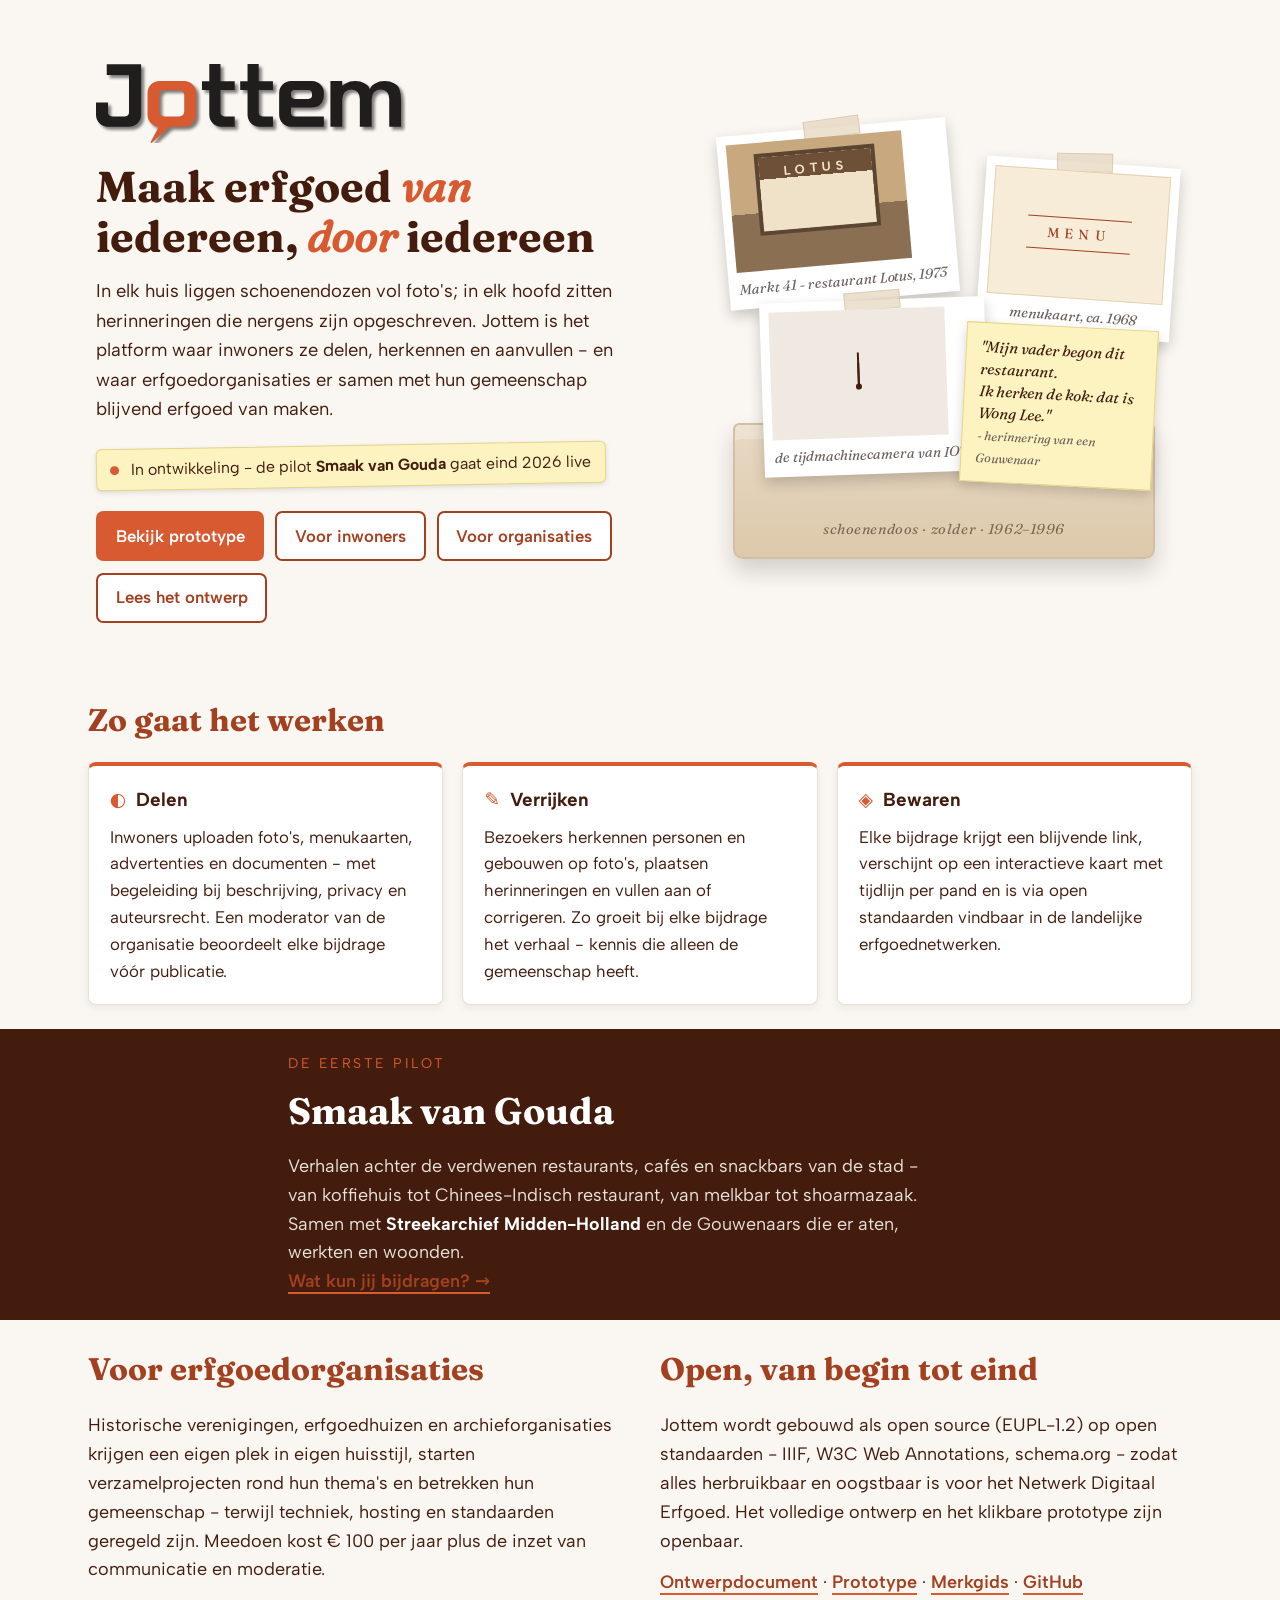
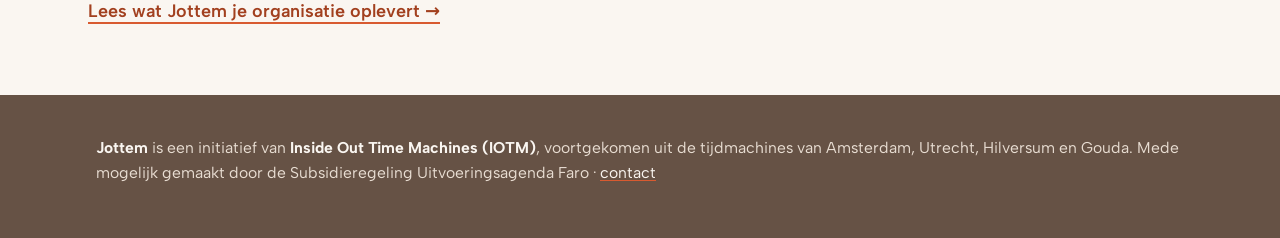
==== commit 14f3a2d0: "Wervende pagina voor inwoners: waarom-meehelpen.html De site sprak alleen erfgoedorganisaties aan. D" ====
--- a/index.html
+++ b/index.html
@@ -9,7 +9,7 @@
     <link rel="apple-touch-icon" sizes="180x180" href="assets/apple-touch-icon.png">
     <link rel="icon" type="image/png" sizes="32x32" href="assets/favicon-32x32.png">
     <link rel="icon" type="image/png" sizes="16x16" href="assets/favicon-16x16.png">
-    <link rel="manifest" href="site.webmanifest">
+    <link rel="manifest" href="assets/site.webmanifest">
 </head>
 <body>
 
@@ -25,8 +25,9 @@
         In ontwikkeling - de pilot <strong>Smaak van Gouda</strong> gaat eind 2026 live</p>
         <nav class="knoppen" aria-label="Verder lezen">
             <a class="knop primair" href="https://prototype.iotm.nl/">Bekijk prototype</a>
+            <a class="knop" href="waarom-meehelpen.html">Voor inwoners</a>
+            <a class="knop" href="jottem-voor-organisaties.html">Voor organisaties</a>
             <a class="knop" href="https://design.iotm.nl/">Lees het ontwerp</a>
-            <a class="knop" href="jottem-voor-organisaties.html">Voor organisaties</a>
         </nav>
     </div>
 
@@ -81,6 +82,7 @@
             van koffiehuis tot Chinees-Indisch restaurant, van melkbar tot shoarmazaak.
             Samen met <strong>Streekarchief Midden-Holland</strong> en de Gouwenaars die er
             aten, werkten en woonden.</p>
+            <p><a class="tekstlink" href="waarom-meehelpen.html">Wat kun jij bijdragen? →</a></p>
         </div>
     </section>
 
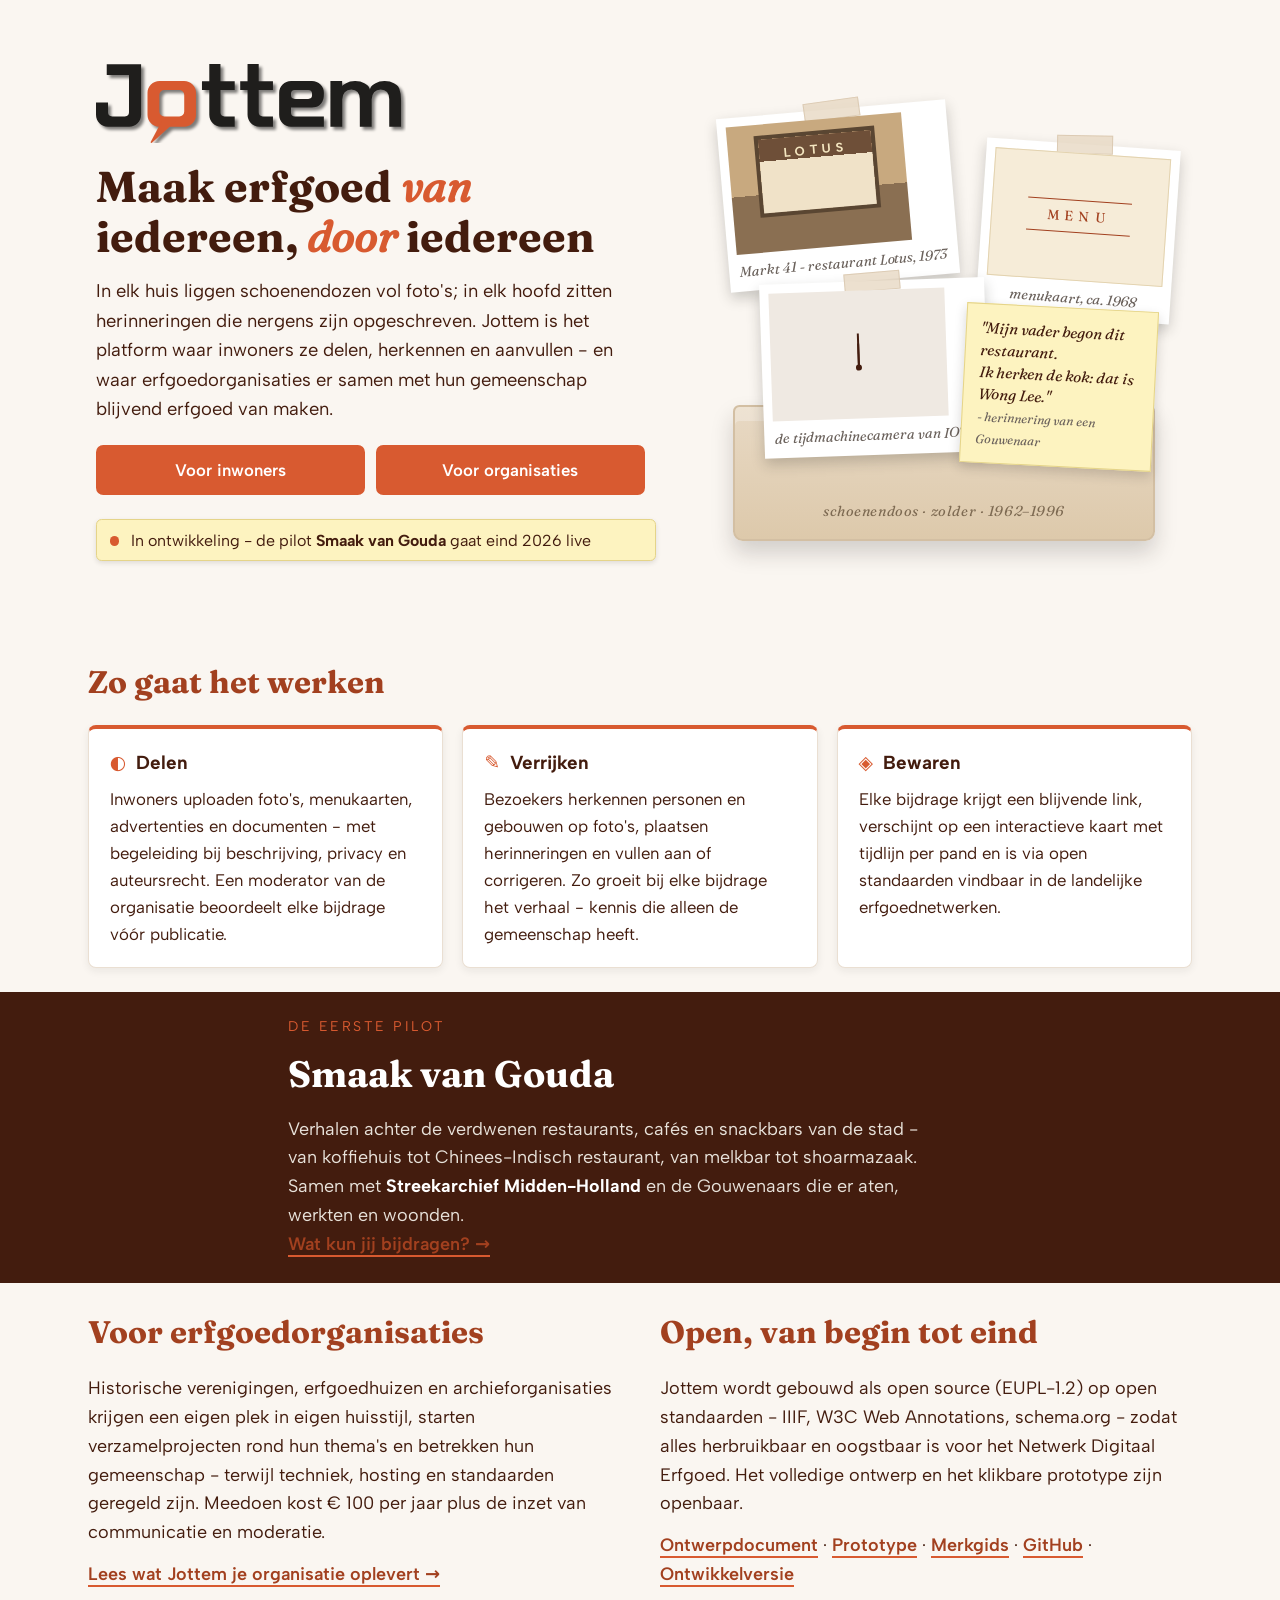
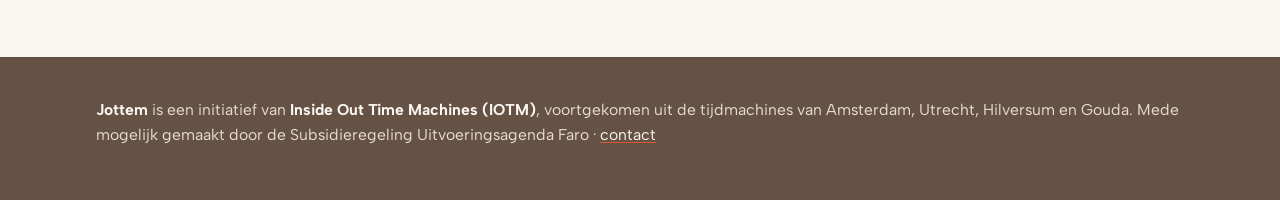
==== commit b3ea3ab8: "Hero met twee gelijkwaardige knoppen, memo eronder De hero wees eerder vier kanten op; nu staan de t" ====
--- a/index.html
+++ b/index.html
@@ -21,14 +21,14 @@
         herinneringen die nergens zijn opgeschreven. Jottem is het platform waar inwoners ze
         delen, herkennen en aanvullen - en waar erfgoedorganisaties er samen met hun
         gemeenschap blijvend erfgoed van maken.</p>
+
+        <nav class="knoppen" aria-label="Verder lezen">
+            <a class="knop primair" style="width:48%;text-align:center" href="waarom-meehelpen.html">Voor inwoners</a>
+            <a class="knop primair" style="width:48%;text-align:center" href="jottem-voor-organisaties.html">Voor organisaties</a>
+        </nav>
+
         <p class="status"><span class="status-stip" aria-hidden="true"></span>
         In ontwikkeling - de pilot <strong>Smaak van Gouda</strong> gaat eind 2026 live</p>
-        <nav class="knoppen" aria-label="Verder lezen">
-            <a class="knop primair" href="https://prototype.iotm.nl/">Bekijk prototype</a>
-            <a class="knop" href="waarom-meehelpen.html">Voor inwoners</a>
-            <a class="knop" href="jottem-voor-organisaties.html">Voor organisaties</a>
-            <a class="knop" href="https://design.iotm.nl/">Lees het ontwerp</a>
-        </nav>
     </div>
 
     <div class="doos" aria-hidden="true">
@@ -105,7 +105,8 @@
                 <p><a class="tekstlink" href="https://design.iotm.nl/">Ontwerpdocument</a> ·
                    <a class="tekstlink" href="https://prototype.iotm.nl/">Prototype</a> ·
                    <a class="tekstlink" href="https://brand.iotm.nl/">Merkgids</a> ·
-                   <a class="tekstlink" href="https://github.com/inside-out-time-machines">GitHub</a></p>
+                   <a class="tekstlink" href="https://github.com/inside-out-time-machines">GitHub</a> ·
+   				   <a class="tekstlink" href="https://dev.iotm.nl/">Ontwikkelversie</a></p>
             </div>
         </div>
     </section>
--- a/assets/styles.css
+++ b/assets/styles.css
@@ -72,9 +72,10 @@
     border: 1px solid #e5d489;
     padding: .45rem .9rem .45rem .8rem;
     border-radius: .35rem;
-    transform: rotate(-1deg);
     box-shadow: 0 2px 5px rgba(31,30,28,.12);
     margin-bottom: 1.5rem;
+	margin-top:1.5rem;
+	width:100%;
 }
 .status-stip {
     display: inline-block; width: .6em; height: .6em; border-radius: 50%;
